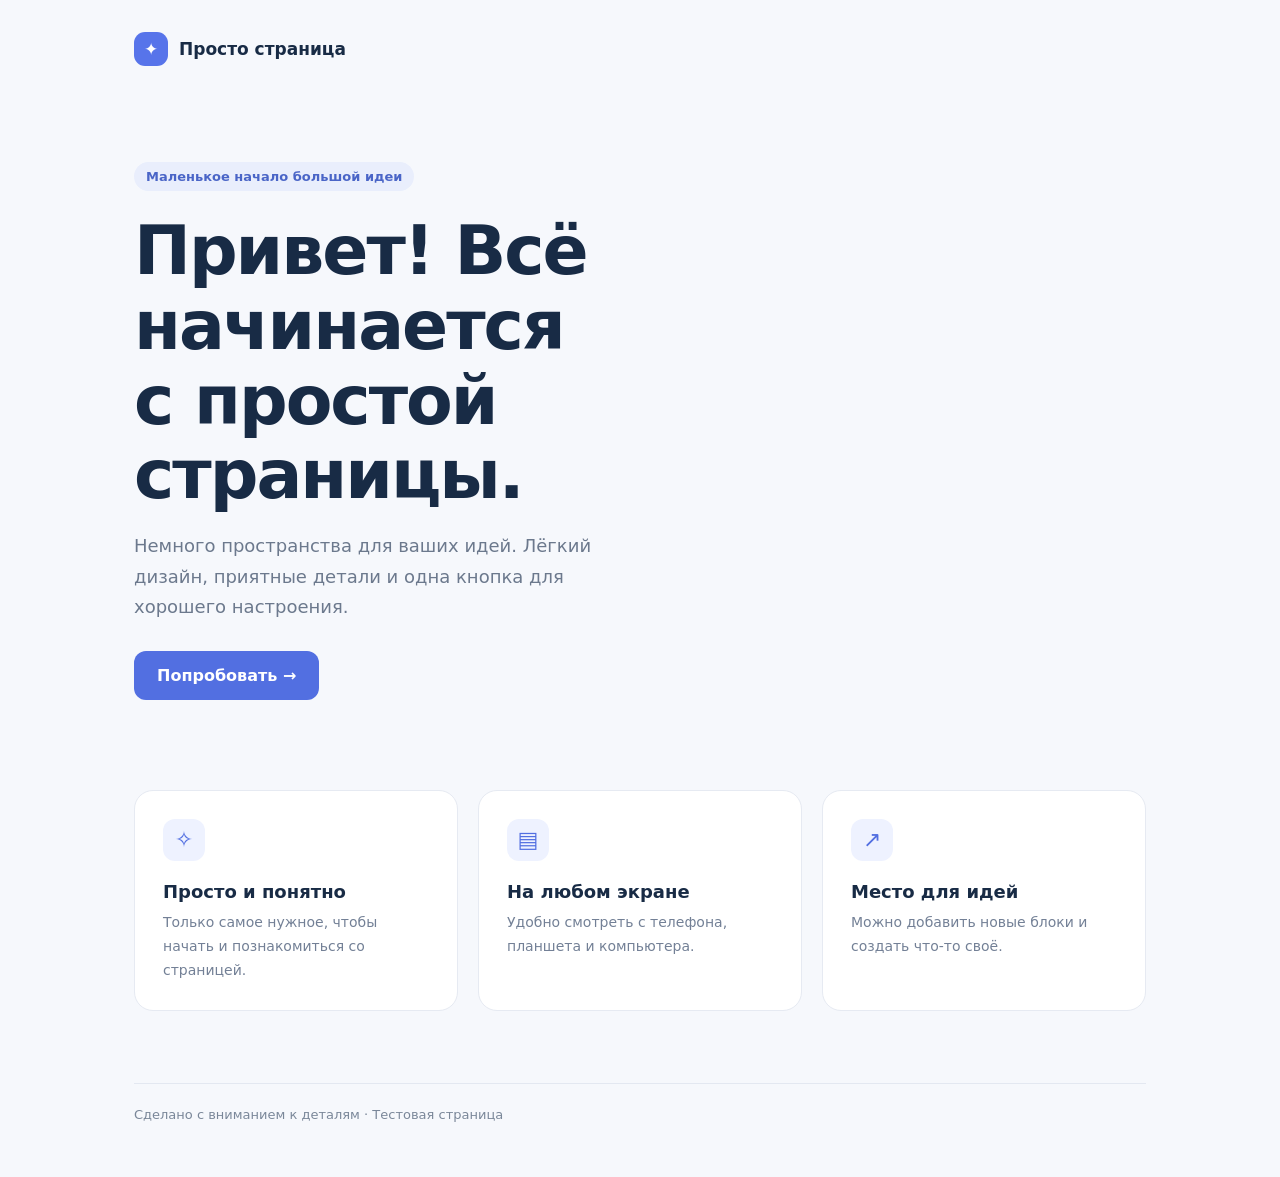
==== index.html @ 3457ad47 "Add responsive test landing page Co-authored-by: arena-agent <297053741+arena-agent@users.noreply.gi" ====
<!DOCTYPE html>
<html lang="ru">
<head>
  <meta charset="UTF-8">
  <meta name="viewport" content="width=device-width, initial-scale=1">
  <meta name="theme-color" content="#f6f8fc">
  <title>Просто страница</title>
  <style>
    * { box-sizing: border-box; }
    body { margin: 0; min-height: 100vh; background: #f6f8fc; color: #182b45; font-family: system-ui, -apple-system, sans-serif; }
    .page { max-width: 1060px; margin: auto; padding: 32px 24px; }
    header { display: flex; align-items: center; gap: 11px; font-size: 17px; font-weight: 700; }
    .logo { display: grid; place-items: center; width: 34px; height: 34px; border-radius: 11px; color: white; background: #5774ea; }
    main { padding: 96px 0 72px; }
    .badge { display: inline-block; padding: 7px 12px; border-radius: 30px; background: #e9eefc; color: #4a65c7; font-size: 13px; font-weight: 600; }
    h1 { max-width: 740px; margin: 23px 0 18px; font-size: clamp(38px, 7vw, 68px); line-height: 1.1; letter-spacing: -2px; }
    .intro { max-width: 520px; margin: 0; color: #6c798d; font-size: 18px; line-height: 1.7; }
    button { margin-top: 28px; padding: 15px 23px; border: 0; border-radius: 12px; background: #526fe1; color: white; font: inherit; font-weight: 600; cursor: pointer; transition: background .2s, transform .2s; }
    button:hover { background: #3d58bf; transform: translateY(-2px); }
    button:focus-visible { outline: 3px solid #182b45; outline-offset: 4px; }
    #message { min-height: 27px; margin: 15px 0 0; color: #4565be; }
    .cards { display: grid; grid-template-columns: repeat(3, 1fr); gap: 20px; margin-top: 48px; }
    .card { padding: 28px; border: 1px solid #e6eaf2; border-radius: 19px; background: white; }
    .icon { display: grid; place-items: center; width: 42px; height: 42px; border-radius: 12px; background: #eef2ff; color: #526fe1; font-size: 22px; }
    h2 { margin: 20px 0 9px; font-size: 18px; }
    .card p { margin: 0; color: #738096; font-size: 14px; line-height: 1.7; }
    footer { border-top: 1px solid #e3e8f1; padding: 23px 0; color: #7a8799; font-size: 13px; }
    @media (max-width: 650px) { main { padding: 60px 0 40px; } .cards { grid-template-columns: 1fr; gap: 14px; margin-top: 30px; } h1 { letter-spacing: -1px; } }
    @media (prefers-reduced-motion: reduce) { button { transition: none; } }
  </style>
</head>
<body>
  <div class="page">
    <header><span class="logo" aria-hidden="true">✦</span> Просто страница</header>
    <main>
      <span class="badge">Маленькое начало большой идеи</span>
      <h1>Привет! Всё начинается<br>с простой страницы.</h1>
      <p class="intro">Немного пространства для ваших идей. Лёгкий дизайн, приятные детали и одна кнопка для хорошего настроения.</p>
      <button type="button" id="hello">Попробовать <span aria-hidden="true">→</span></button>
      <p id="message" role="status" aria-live="polite"></p>
      <section class="cards" aria-label="О странице">
        <article class="card"><span class="icon" aria-hidden="true">✧</span><h2>Просто и понятно</h2><p>Только самое нужное, чтобы начать и познакомиться со страницей.</p></article>
        <article class="card"><span class="icon" aria-hidden="true">▤</span><h2>На любом экране</h2><p>Удобно смотреть с телефона, планшета и компьютера.</p></article>
        <article class="card"><span class="icon" aria-hidden="true">↗</span><h2>Место для идей</h2><p>Можно добавить новые блоки и создать что-то своё.</p></article>
      </section>
    </main>
    <footer>Сделано с вниманием к деталям · Тестовая страница</footer>
  </div>
  <script>
    document.getElementById('hello').addEventListener('click', () => {
      document.getElementById('message').textContent = 'Всё работает. Хорошего вам дня! ✨';
    });
  </script>
</body>
</html>
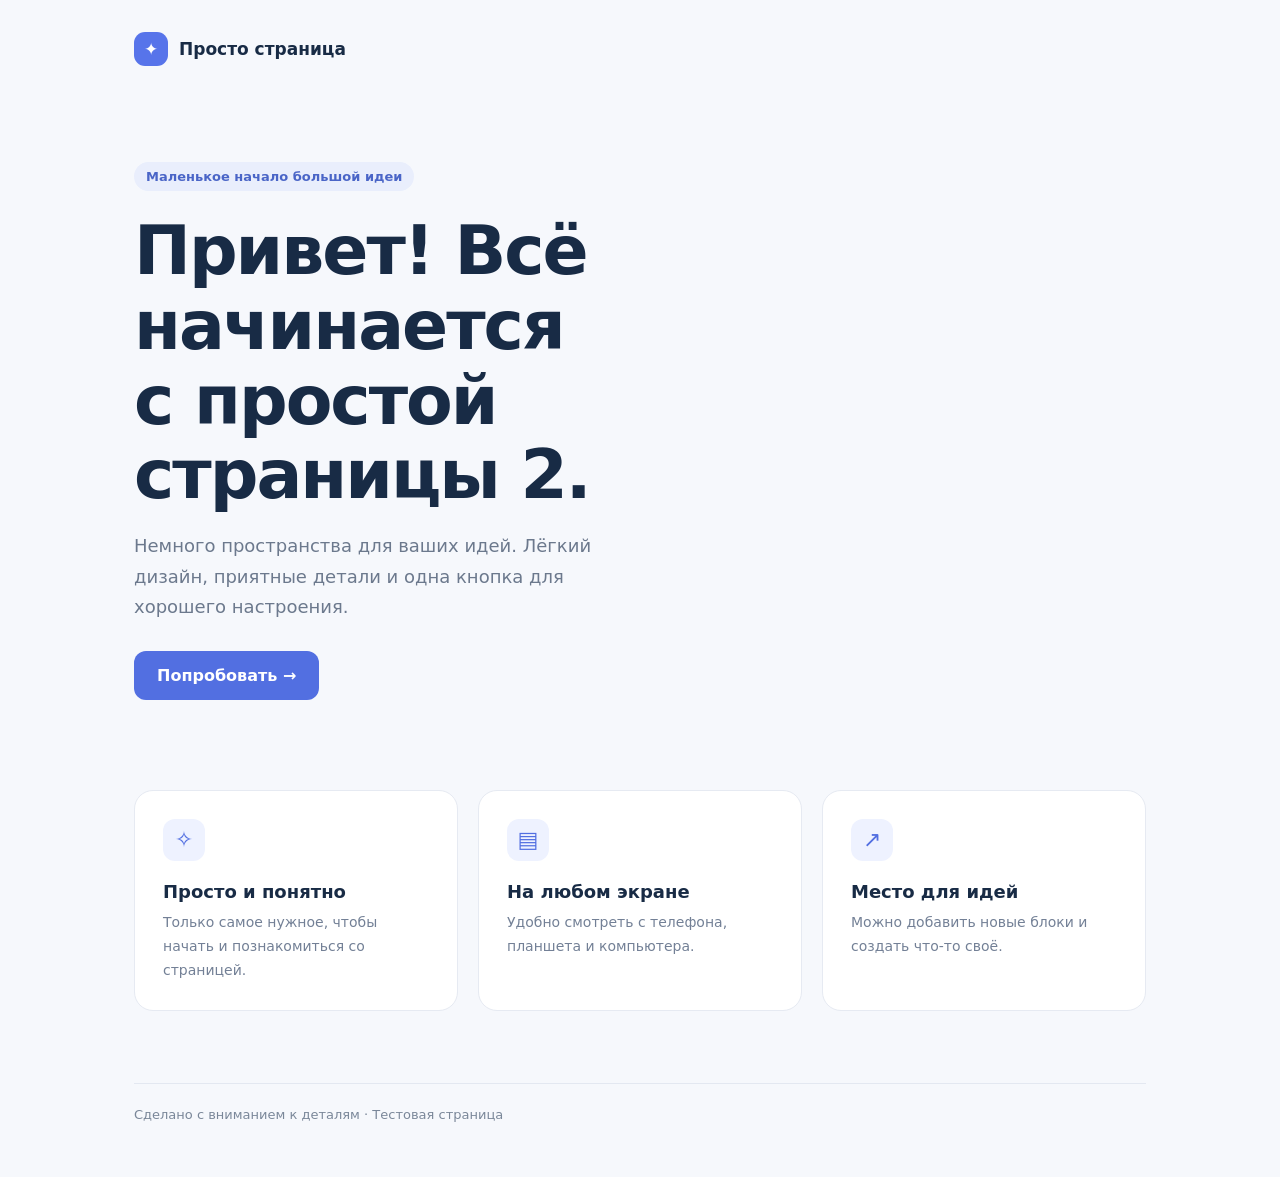
==== commit a9459ad6: "Добавить 2 в заголовок страницы Co-authored-by: arena-agent <297053741+arena-agent@users.noreply.git" ====
--- a/index.html
+++ b/index.html
@@ -4,7 +4,7 @@
   <meta charset="UTF-8">
   <meta name="viewport" content="width=device-width, initial-scale=1">
   <meta name="theme-color" content="#f6f8fc">
-  <title>Просто страница</title>
+  <title>Просто страница 2</title>
   <style>
     * { box-sizing: border-box; }
     body { margin: 0; min-height: 100vh; background: #f6f8fc; color: #182b45; font-family: system-ui, -apple-system, sans-serif; }
@@ -34,7 +34,7 @@
     <header><span class="logo" aria-hidden="true">✦</span> Просто страница</header>
     <main>
       <span class="badge">Маленькое начало большой идеи</span>
-      <h1>Привет! Всё начинается<br>с простой страницы.</h1>
+      <h1>Привет! Всё начинается<br>с простой страницы 2.</h1>
       <p class="intro">Немного пространства для ваших идей. Лёгкий дизайн, приятные детали и одна кнопка для хорошего настроения.</p>
       <button type="button" id="hello">Попробовать <span aria-hidden="true">→</span></button>
       <p id="message" role="status" aria-live="polite"></p>
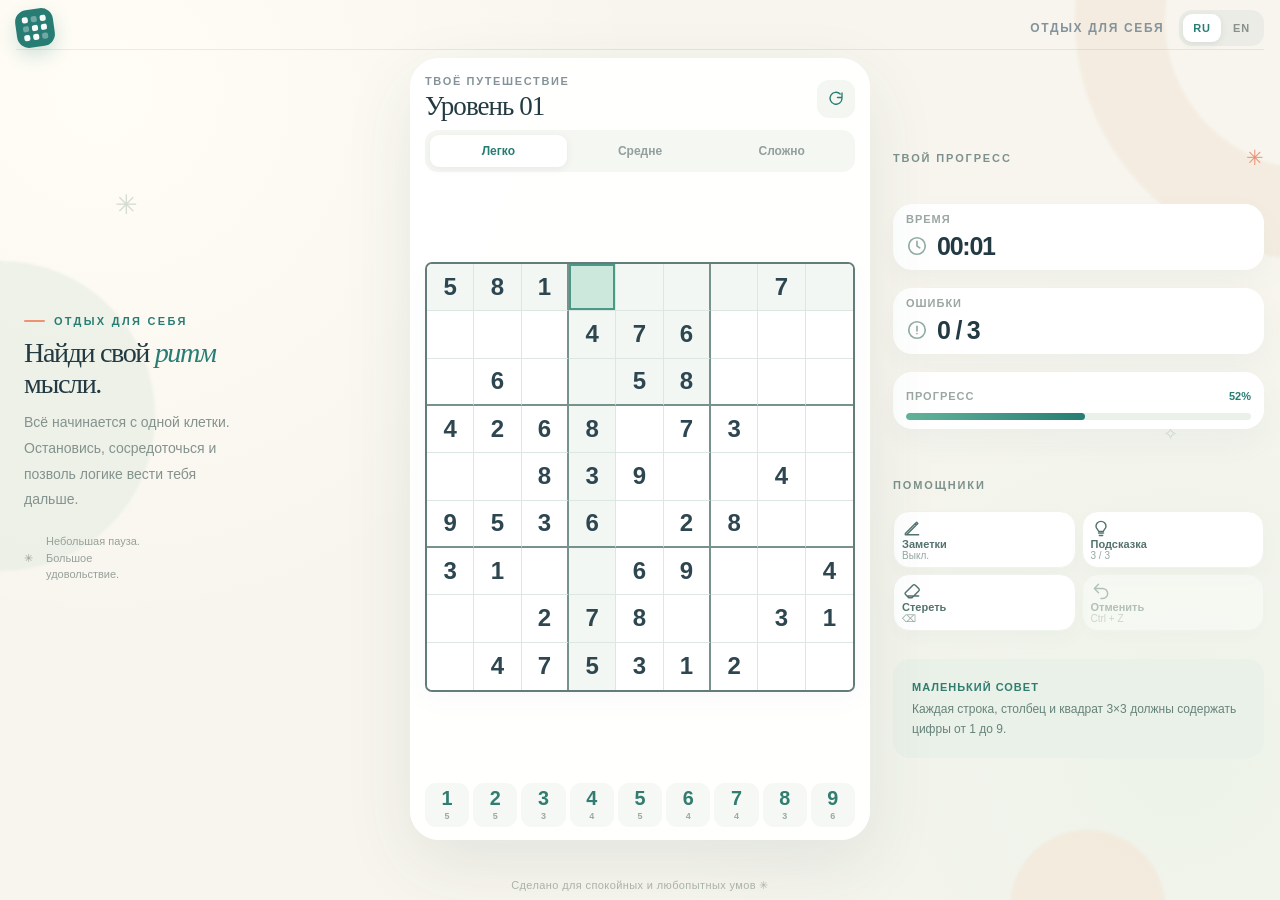
==== commit bcc37c98: "Add native Kotlin Sudoku Android app Co-authored-by: arena-agent <297053741+arena-agent@users.norepl" ====
--- a/index.html
+++ b/index.html
@@ -1,55 +1,555 @@
-<!DOCTYPE html>
+<!doctype html>
 <html lang="ru">
 <head>
-  <meta charset="UTF-8">
-  <meta name="viewport" content="width=device-width, initial-scale=1">
-  <meta name="theme-color" content="#f6f8fc">
-  <title>Просто страница 2</title>
+  <meta charset="utf-8">
+  <meta name="viewport" content="width=device-width, initial-scale=1, viewport-fit=cover">
+  <meta name="theme-color" content="#f7f5ee">
+  <title>Sudoku — Little moments of clarity</title>
   <style>
-    * { box-sizing: border-box; }
-    body { margin: 0; min-height: 100vh; background: #f6f8fc; color: #182b45; font-family: system-ui, -apple-system, sans-serif; }
-    .page { max-width: 1060px; margin: auto; padding: 32px 24px; }
-    header { display: flex; align-items: center; gap: 11px; font-size: 17px; font-weight: 700; }
-    .logo { display: grid; place-items: center; width: 34px; height: 34px; border-radius: 11px; color: white; background: #5774ea; }
-    main { padding: 96px 0 72px; }
-    .badge { display: inline-block; padding: 7px 12px; border-radius: 30px; background: #e9eefc; color: #4a65c7; font-size: 13px; font-weight: 600; }
-    h1 { max-width: 740px; margin: 23px 0 18px; font-size: clamp(38px, 7vw, 68px); line-height: 1.1; letter-spacing: -2px; }
-    .intro { max-width: 520px; margin: 0; color: #6c798d; font-size: 18px; line-height: 1.7; }
-    button { margin-top: 28px; padding: 15px 23px; border: 0; border-radius: 12px; background: #526fe1; color: white; font: inherit; font-weight: 600; cursor: pointer; transition: background .2s, transform .2s; }
-    button:hover { background: #3d58bf; transform: translateY(-2px); }
-    button:focus-visible { outline: 3px solid #182b45; outline-offset: 4px; }
-    #message { min-height: 27px; margin: 15px 0 0; color: #4565be; }
-    .cards { display: grid; grid-template-columns: repeat(3, 1fr); gap: 20px; margin-top: 48px; }
-    .card { padding: 28px; border: 1px solid #e6eaf2; border-radius: 19px; background: white; }
-    .icon { display: grid; place-items: center; width: 42px; height: 42px; border-radius: 12px; background: #eef2ff; color: #526fe1; font-size: 22px; }
-    h2 { margin: 20px 0 9px; font-size: 18px; }
-    .card p { margin: 0; color: #738096; font-size: 14px; line-height: 1.7; }
-    footer { border-top: 1px solid #e3e8f1; padding: 23px 0; color: #7a8799; font-size: 13px; }
-    @media (max-width: 650px) { main { padding: 60px 0 40px; } .cards { grid-template-columns: 1fr; gap: 14px; margin-top: 30px; } h1 { letter-spacing: -1px; } }
-    @media (prefers-reduced-motion: reduce) { button { transition: none; } }
+    :root{--ink:#233a43;--muted:#84939a;--teal:#277d74;--teal-dark:#17685f;--teal-soft:#e4f1eb;--coral:#ed9273;--paper:#f7f5ee;--line:#e2e9e5;--white:#fff;--shadow:0 24px 70px rgba(39,74,70,.095);font-family:Inter,"Avenir Next",Avenir,"Segoe UI",Arial,sans-serif;color:var(--ink);background:var(--paper)}
+    *{box-sizing:border-box}html,body{margin:0;min-height:100%;overflow-x:hidden}button{font:inherit;cursor:pointer}button:focus-visible{outline:3px solid #eaa483;outline-offset:3px}body{background:radial-gradient(circle at 8% 10%,#fffdf6 0,transparent 38%),radial-gradient(circle at 92% 84%,#edf3e9 0,transparent 36%),var(--paper)}
+    .backdrop-art{position:fixed;inset:0;pointer-events:none;overflow:hidden;z-index:0}.orb{position:absolute;border-radius:50%;filter:blur(1px);opacity:.7}.orb.a{width:310px;height:310px;left:-155px;top:29%;background:#e8eee3}.orb.b{width:480px;height:480px;right:-275px;top:-220px;border:90px solid #f3e9dc;background:transparent}.orb.c{width:155px;height:155px;right:9%;bottom:-85px;background:#f4e7d8}.sparkle{position:absolute;color:#d5dcd0;font-size:27px}.sparkle.one{left:9%;top:21%}.sparkle.two{right:8%;top:47%;font-size:18px}
+    .app{position:relative;z-index:1;max-width:1370px;margin:0 auto;padding:0 38px 40px}.topbar{height:91px;display:flex;align-items:center;justify-content:space-between;border-bottom:1px solid rgba(34,64,64,.09)}.brand{display:flex;align-items:center;gap:12px;white-space:nowrap}.brand-mark{width:38px;height:38px;display:grid;grid-template-columns:repeat(3,1fr);gap:3px;padding:7px;border-radius:12px;background:var(--teal);box-shadow:0 8px 18px #277d7433;transform:rotate(-8deg)}.brand-mark i{background:#fff;border-radius:2px;opacity:.96}.brand-mark i:nth-child(2),.brand-mark i:nth-child(4),.brand-mark i:nth-child(9){opacity:.34}.brand-name{font-size:19px;font-weight:800;letter-spacing:-.06em}.brand-name span{color:var(--teal)}.top-right{display:flex;align-items:center;gap:15px}.header-label{font-size:12px;font-weight:700;letter-spacing:.14em;text-transform:uppercase;color:var(--muted)}.lang-switch{display:flex;padding:4px;border-radius:13px;background:#ebece6;gap:2px}.lang-switch button{border:0;color:#87928e;background:transparent;font-size:11px;font-weight:800;letter-spacing:.08em;padding:8px 10px;border-radius:9px;transition:.2s}.lang-switch button.active{background:white;color:var(--teal);box-shadow:0 2px 7px #1d3d3517}
+    .layout{display:grid;grid-template-columns:minmax(190px,1fr) minmax(420px,520px) minmax(205px,1fr);gap:clamp(22px,3.5vw,52px);align-items:start;margin-top:49px}.intro{padding-top:48px}.eyebrow{display:flex;align-items:center;gap:9px;color:var(--teal);text-transform:uppercase;font-size:11px;font-weight:800;letter-spacing:.21em}.eyebrow:before{content:"";width:21px;height:2px;background:var(--coral);border-radius:5px}.intro h1{font-family:Georgia,"Times New Roman",serif;font-size:clamp(37px,3.5vw,55px);font-weight:400;line-height:1.11;letter-spacing:-.05em;margin:23px 0 20px;max-width:270px}.intro h1 em{font-style:italic;color:var(--teal)}.intro-copy{font-size:14px;line-height:1.85;color:#84928e;max-width:230px;margin:0}.intro-footer{margin-top:85px;display:flex;align-items:center;gap:13px}.intro-flower{font-family:Georgia,serif;font-size:32px;color:var(--coral);line-height:1}.intro-footer span{font-size:11px;color:#96a19a;line-height:1.5;max-width:115px}
+    .game-card{background:rgba(255,255,255,.94);border:1px solid #ffffff;box-shadow:var(--shadow);border-radius:29px;padding:24px 25px 23px;position:relative}.card-top{display:flex;align-items:center;justify-content:space-between;margin-bottom:20px}.level-kicker{font-size:11px;color:var(--muted);font-weight:800;letter-spacing:.15em;text-transform:uppercase}.level-title{font-family:Georgia,"Times New Roman",serif;font-weight:400;font-size:27px;letter-spacing:-.035em;margin:4px 0 0}.round-icon{width:38px;height:38px;display:grid;place-items:center;background:#f3f6f1;color:var(--teal);border:0;border-radius:12px;transition:transform .2s,background .2s}.round-icon:hover{transform:rotate(35deg);background:var(--teal-soft)}.round-icon svg{width:18px;height:18px;stroke:currentColor;fill:none;stroke-width:1.8;stroke-linecap:round;stroke-linejoin:round}.difficulties{display:flex;gap:5px;background:#f5f7f3;padding:5px;border-radius:13px;margin-bottom:18px}.difficulties button{flex:1;border:0;background:transparent;border-radius:9px;padding:9px 4px;color:#929f9d;font-size:12px;font-weight:750;transition:.2s}.difficulties button:hover{color:var(--teal)}.difficulties button.active{background:var(--white);color:var(--teal);box-shadow:0 2px 8px #193a2c12}
+    .board-wrap{position:relative;border-radius:10px}.board{width:100%;aspect-ratio:1;display:grid;grid-template-columns:repeat(9,minmax(0,1fr));grid-template-rows:repeat(9,minmax(0,1fr));overflow:hidden;border:2px solid #637b79;border-radius:7px;background:#fff;box-shadow:0 8px 24px #336b5a0a}.cell{min-width:0;min-height:0;position:relative;display:flex;align-items:center;justify-content:center;border:0;border-right:1px solid #dce7e3;border-bottom:1px solid #dce7e3;background:#fff;color:#387a71;font-weight:550;font-size:clamp(18px,2.1vw,27px);font-variant-numeric:tabular-nums;transition:background-color .15s,color .15s,box-shadow .15s;outline:0;padding:0;line-height:1}.cell:nth-child(9n+3),.cell:nth-child(9n+6){border-right:2px solid #77918d}.cell:nth-child(n+19):nth-child(-n+27),.cell:nth-child(n+46):nth-child(-n+54){border-bottom:2px solid #77918d}.cell:nth-child(9n){border-right:0}.cell:nth-child(n+73){border-bottom:0}.cell.given{font-weight:800;color:#2d4650}.cell.peer{background:#f2f7f3}.cell.same{background:#e2f0e8;color:var(--teal-dark)}.cell.selected{background:#cce7dc;color:#16594f;box-shadow:inset 0 0 0 2px #4a9886;z-index:1}.cell.wrong{background:#fff0ea;color:#d56f56}.cell.wrong.selected{box-shadow:inset 0 0 0 2px #e88d70}.cell:hover:not(.selected){background:#eaf3ec}.cell.hinted{animation:hintPulse .65s ease-out}.board.fresh .cell{animation:cellIn .32s both;animation-delay:calc(var(--order) * 3ms)}@keyframes cellIn{from{opacity:0;transform:scale(.82)}to{opacity:1;transform:scale(1)}}@keyframes hintPulse{0%,100%{filter:brightness(1)}45%{filter:brightness(.86);background:#f5dfab}}.notes-grid{display:grid;grid-template-columns:repeat(3,1fr);grid-template-rows:repeat(3,1fr);width:88%;height:88%;align-items:center;justify-items:center;color:#73938b;font-size:clamp(8px,.82vw,11px);font-weight:700;line-height:1}.cell.selected .notes-grid{color:#216f62}
+    .keypad{display:grid;grid-template-columns:repeat(9,1fr);gap:4px;margin-top:19px}.key{border:0;border-radius:11px;background:#f5f8f4;color:#327d70;min-width:0;height:53px;font-size:25px;font-weight:550;transition:.18s;display:flex;flex-direction:column;align-items:center;justify-content:center;line-height:1}.key small{font-size:9px;color:#9cab9e;margin-top:3px;font-weight:800}.key:hover:not(:disabled){background:#e2f2e8;transform:translateY(-3px)}.key:active:not(:disabled){transform:translateY(0)}.key:disabled{opacity:.35;cursor:default}.key.active{background:var(--teal);color:#fff}.key.active small{color:#cce4dc}
+    .side{padding-top:6px}.side-top{display:flex;align-items:center;justify-content:space-between;margin-bottom:27px}.side-heading{font-size:11px;letter-spacing:.17em;text-transform:uppercase;color:#7c918d;font-weight:800}.side-star{font-family:Georgia,serif;font-size:21px;color:var(--coral)}.stat-card{border-radius:19px;background:#fff;box-shadow:0 13px 32px #39756a0b;padding:18px 19px;margin-bottom:12px;border:1px solid #fff}.stat-label{font-size:11px;font-weight:750;color:#9aa7a2;letter-spacing:.09em;text-transform:uppercase}.stat-row{display:flex;align-items:center;gap:9px;margin-top:7px}.stat-value{font-size:25px;letter-spacing:-.05em;font-weight:760;font-variant-numeric:tabular-nums}.stat-icon{width:22px;height:22px;color:#91aea3;stroke:currentColor;fill:none;stroke-width:1.8;stroke-linecap:round;stroke-linejoin:round}.progress-row{display:flex;align-items:center;justify-content:space-between;margin-top:9px}.progress-value{font-size:11px;font-weight:800;color:var(--teal)}.progress-track{height:7px;border-radius:20px;background:#eaf1e9;margin-top:11px;overflow:hidden}.progress-fill{height:100%;width:0;background:linear-gradient(90deg,#64b49b,#277d74);border-radius:20px;transition:width .45s}.tools-title{font-size:11px;letter-spacing:.17em;text-transform:uppercase;color:#7c918d;font-weight:800;margin:32px 0 14px}.tools{display:grid;grid-template-columns:repeat(2,1fr);gap:10px}.tool{min-height:90px;background:#fff;border:1px solid #f0f2ed;border-radius:16px;color:#53736f;text-align:left;padding:13px;display:flex;flex-direction:column;align-items:flex-start;justify-content:space-between;transition:.2s;box-shadow:0 8px 18px #39756a08}.tool:hover:not(:disabled){transform:translateY(-3px);box-shadow:0 12px 24px #39756a18}.tool:disabled{opacity:.4;cursor:default}.tool.on{border-color:#9bcbb8;background:#e6f3e9;color:#166d5e}.tool svg{width:20px;height:20px;stroke:currentColor;fill:none;stroke-width:1.7;stroke-linecap:round;stroke-linejoin:round}.tool span{font-size:11px;font-weight:750}.tool small{color:#95a8a2;font-size:10px}.tip{padding:19px;margin-top:22px;border-radius:17px;background:#eaf1e9;color:#66837a;font-size:12px;line-height:1.65}.tip b{display:block;color:#307d70;margin-bottom:4px;font-size:11px;letter-spacing:.09em;text-transform:uppercase}.mobile-stats{display:none}
+    .footer{font-size:11px;color:#acb6ac;letter-spacing:.035em;text-align:center;margin-top:29px}.toast{position:fixed;z-index:10;left:50%;bottom:32px;transform:translate(-50%,20px);opacity:0;pointer-events:none;background:#263f43;color:#fff;padding:12px 20px;border-radius:12px;font-size:12px;font-weight:700;box-shadow:0 15px 30px #19383236;transition:.3s;white-space:nowrap}.toast.show{opacity:1;transform:translate(-50%,0)}
+    .modal-layer{position:fixed;z-index:20;inset:0;display:none;align-items:center;justify-content:center;padding:20px;background:#19342f8c;backdrop-filter:blur(7px)}.modal-layer.open{display:flex;animation:fadeIn .3s both}@keyframes fadeIn{from{opacity:0}to{opacity:1}}.modal{position:relative;text-align:center;background:#fff;border-radius:29px;width:min(100%,390px);padding:42px 34px 35px;box-shadow:0 35px 100px #152f2b3d;overflow:hidden;animation:modalIn .45s cubic-bezier(.18,1.3,.45,1) both}@keyframes modalIn{from{opacity:0;transform:translateY(24px) scale(.92)}to{opacity:1;transform:translateY(0) scale(1)}}.modal-art{position:relative;width:94px;height:94px;border-radius:50%;background:#e5f3e9;color:#2c8d78;margin:0 auto 21px;display:grid;place-items:center;font-family:Georgia,serif;font-size:48px}.modal-art:before,.modal-art:after{content:'✦';position:absolute;color:#e99876;font-size:22px}.modal-art:before{top:-9px;left:-35px}.modal-art:after{right:-34px;bottom:6px;font-size:16px}.modal-kicker{text-transform:uppercase;letter-spacing:.19em;font-size:10px;font-weight:800;color:#51a18b}.modal h2{font-family:Georgia,serif;font-size:35px;font-weight:400;line-height:1.1;letter-spacing:-.04em;margin:13px 0 12px}.modal p{font-size:13px;color:#90a09a;line-height:1.65;margin:0 auto 23px;max-width:280px}.modal-summary{display:flex;justify-content:center;gap:30px;border-top:1px solid #eef1eb;border-bottom:1px solid #eef1eb;padding:16px 0;margin-bottom:23px}.modal-summary strong{display:block;font-size:19px;color:#2c756b}.modal-summary span{font-size:10px;color:#99a9a2;text-transform:uppercase;letter-spacing:.09em}.primary-button{width:100%;background:var(--teal);color:white;border:0;border-radius:12px;padding:15px;font-size:13px;font-weight:800;box-shadow:0 8px 16px #2c8d782b;transition:.2s}.primary-button:hover{background:var(--teal-dark);transform:translateY(-2px)}.secondary-button{background:none;border:0;color:#92a19d;font-weight:700;font-size:12px;margin-top:17px;padding:6px}.secondary-button:hover{color:var(--teal)}.confetti{position:absolute;width:8px;height:14px;border-radius:2px;top:-20px;animation:fall 3.2s linear infinite;opacity:.75}@keyframes fall{to{transform:translateY(520px) rotate(550deg)}}
+    @media(max-width:1120px){.app{padding-left:25px;padding-right:25px}.layout{grid-template-columns:minmax(390px,520px) minmax(190px,250px);justify-content:center;gap:25px;margin-top:27px}.intro{grid-column:1/-1;padding:0;display:flex;align-items:center;justify-content:space-between;gap:20px}.intro h1{font-size:30px;max-width:none;margin:0}.intro-copy{max-width:300px}.eyebrow,.intro-footer{display:none}.side{padding-top:6px}.game-card{padding:22px}}
+    @media(max-width:720px){.app{padding:0 15px 24px}.topbar{height:70px}.header-label{display:none}.layout{display:block;margin-top:19px}.intro{display:block;margin:0 3px 18px}.intro h1{font-size:28px;line-height:1.2}.intro-copy{display:none}.game-card{padding:17px;border-radius:22px}.card-top{margin-bottom:15px}.level-title{font-size:23px}.difficulties{margin-bottom:13px}.difficulties button{font-size:11px}.cell{font-size:clamp(18px,6vw,27px)}.notes-grid{font-size:clamp(7px,2.2vw,11px)}.keypad{margin-top:13px;gap:3px}.key{height:49px;font-size:23px;border-radius:8px}.side{padding:0;margin-top:16px}.side-top,.stat-card,.tools-title,.tip{display:none}.tools{grid-template-columns:repeat(4,1fr);gap:7px}.tool{min-height:70px;padding:10px;border-radius:13px}.tool svg{width:19px;height:19px}.tool span{font-size:10px}.tool small{display:none}.mobile-stats{display:flex;justify-content:space-between;gap:8px;margin:0 1px 14px}.mobile-stat{display:flex;align-items:center;gap:6px;font-size:11px;color:#81968d}.mobile-stat b{color:var(--teal);font-size:13px}.footer{margin-top:19px}.toast{bottom:18px}.brand-name{font-size:18px}}
+    @media(max-width:370px){.app{padding-left:10px;padding-right:10px}.game-card{padding:12px}.key{height:44px}.cell{font-size:17px}.tool{padding:8px;min-height:66px}}
+    @media(prefers-reduced-motion:reduce){*,*:before,*:after{animation-duration:.01ms!important;transition-duration:.01ms!important;scroll-behavior:auto!important}}
+    /* 1. Блокировка скролла страницы */
+html, body {
+  margin: 0;
+  padding: 0;
+  width: 100%;
+  height: 100%;
+  height: 100dvh;
+  overflow: hidden;
+  overscroll-behavior: none;
+}
+
+body {
+  display: flex;
+  flex-direction: column;
+}
+
+/* 2. Ограничение приложения высотой экрана */
+.app {
+  width: 100%;
+  max-width: 1280px;
+  height: 100%;
+  max-height: 100dvh;
+  margin: 0 auto;
+  padding: 6px 16px;
+  display: flex;
+  flex-direction: column;
+  overflow: hidden;
+}
+
+/* 3. Компактная шапка */
+.topbar {
+  height: 44px;
+  min-height: 44px;
+  flex-shrink: 0;
+}
+
+/* 4. Гибкая сетка контента */
+.layout {
+  flex: 1;
+  min-height: 0;
+  display: grid;
+  grid-template-columns: minmax(170px, 1fr) minmax(300px, 460px) minmax(180px, 1fr);
+  gap: clamp(10px, 1.8vw, 30px);
+  align-items: stretch;
+  margin: 8px 0;
+}
+
+.intro {
+  display: flex;
+  flex-direction: column;
+  justify-content: center;
+  padding: 0 8px;
+  min-height: 0;
+}
+
+.intro h1 {
+  font-size: clamp(22px, 2.2vw, 36px);
+  margin: 10px 0;
+}
+
+.intro-footer {
+  margin-top: 20px;
+}
+
+/* 5. Карточка игры и гибкое поле */
+.game-card {
+  display: flex;
+  flex-direction: column;
+  justify-content: space-between;
+  height: 100%;
+  min-height: 0;
+  padding: 12px 14px;
+  overflow: hidden;
+}
+
+.card-top, .difficulties {
+  flex-shrink: 0;
+  margin: 4px 0;
+}
+
+.board-wrap {
+  position: relative;
+  flex: 1 1 auto;
+  min-height: 0;
+  min-width: 0;
+  display: flex;
+  align-items: center;
+  justify-content: center;
+  container-type: size;
+}
+
+.board {
+  width: min(100cqw, 100cqh);
+  height: min(100cqw, 100cqh);
+  aspect-ratio: 1;
+  container-type: size;
+}
+
+.cell {
+  font-size: clamp(13px, 6cqw, 24px);
+}
+
+.notes-grid {
+  font-size: clamp(6px, 2cqw, 9px);
+}
+
+/* 6. Кнопки цифр и боковая панель */
+.keypad {
+  margin-top: 6px;
+  flex-shrink: 0;
+}
+
+.key {
+  height: clamp(32px, 5vh, 44px);
+  font-size: clamp(15px, 2.2vh, 20px);
+}
+
+.side {
+  display: flex;
+  flex-direction: column;
+  justify-content: center;
+  gap: 6px;
+  min-height: 0;
+}
+
+.stat-card {
+  padding: 8px 12px;
+}
+
+.tools {
+  gap: 6px;
+}
+
+.tool {
+  min-height: 48px;
+  padding: 6px 8px;
+}
+
+.footer {
+  flex-shrink: 0;
+  padding: 2px 0;
+}
+
+/* 7. Адаптив под мобильные экраны и малую высоту без скролла */
+@media (max-width: 820px), (max-height: 580px) {
+  .app {
+    padding: 4px 8px;
+  }
+  .topbar {
+    height: 38px;
+    min-height: 38px;
+  }
+  .header-label, .intro, .footer, .side-top, .stat-card, .tools-title, .tip {
+    display: none;
+  }
+  .layout {
+    display: flex;
+    flex-direction: column;
+    margin: 4px 0;
+    gap: 4px;
+    min-height: 0;
+  }
+  .side {
+    display: contents;
+  }
+  .mobile-stats {
+    order: 1;
+    display: flex;
+    justify-content: space-between;
+    align-items: center;
+    padding: 2px 6px;
+    flex-shrink: 0;
+  }
+  .game-card {
+    order: 2;
+    padding: 8px 10px;
+  }
+  .tools {
+    order: 3;
+    grid-template-columns: repeat(4, 1fr);
+    gap: 4px;
+    flex-shrink: 0;
+    margin-top: 2px;
+  }
+  .tool {
+    min-height: 36px;
+    height: 36px;
+    padding: 4px;
+    flex-direction: row;
+    align-items: center;
+    justify-content: center;
+    gap: 5px;
+  }
+  .tool small {
+    display: none;
+  }
+  .key {
+    height: clamp(30px, 5.2vh, 40px);
+    font-size: clamp(14px, 2.3vh, 18px);
+  }
+}
   </style>
+  <!-- On Yandex Games the platform serves this file at /sdk.js. Offline the game still works. -->
+  <script src="/sdk.js"></script> <script src="https://yandex.ru/games/sdk/v2"></script>
+   <script>
+
+YaGames.init({
+
+adv: {
+
+onAdvClose: wasShown => {
+
+console.info('adv closed!');
+
+}
+
+}
+
+})
+
+.then(ysdk => {
+
+//ysdk.adv.showFullscreenAdv();
+
+window.ysdk = ysdk;
+
+});
+
+
+</script>
 </head>
 <body>
-  <div class="page">
-    <header><span class="logo" aria-hidden="true">✦</span> Просто страница</header>
-    <main>
-      <span class="badge">Маленькое начало большой идеи</span>
-      <h1>Привет! Всё начинается<br>с простой страницы 2.</h1>
-      <p class="intro">Немного пространства для ваших идей. Лёгкий дизайн, приятные детали и одна кнопка для хорошего настроения.</p>
-      <button type="button" id="hello">Попробовать <span aria-hidden="true">→</span></button>
-      <p id="message" role="status" aria-live="polite"></p>
-      <section class="cards" aria-label="О странице">
-        <article class="card"><span class="icon" aria-hidden="true">✧</span><h2>Просто и понятно</h2><p>Только самое нужное, чтобы начать и познакомиться со страницей.</p></article>
-        <article class="card"><span class="icon" aria-hidden="true">▤</span><h2>На любом экране</h2><p>Удобно смотреть с телефона, планшета и компьютера.</p></article>
-        <article class="card"><span class="icon" aria-hidden="true">↗</span><h2>Место для идей</h2><p>Можно добавить новые блоки и создать что-то своё.</p></article>
+  <div class="backdrop-art" aria-hidden="true"><div class="orb a"></div><div class="orb b"></div><div class="orb c"></div><span class="sparkle one">✳</span><span class="sparkle two">✧</span></div>
+  <div class="app">
+    <header class="topbar">
+      <div class="brand"><span class="brand-mark" aria-hidden="true"><i></i><i></i><i></i><i></i><i></i><i></i><i></i><i></i><i></i></span><span class="brand-name"><span></span></span></div>
+      <div class="top-right"><span class="header-label" data-i18n="headerLabel">A moment for your mind</span><div class="lang-switch" aria-label="Language"><button type="button" data-lang="ru">RU</button><button type="button" data-lang="en">EN</button></div></div>
+    </header>
+    <main class="layout">
+      <section class="intro"><div><div class="eyebrow" data-i18n="eyebrow"> для себя</div><h1 data-i18n-html="hero">Найди свой <em>ритм</em> мысли.</h1></div><p class="intro-copy" data-i18n="heroCopy">Всё начинается с одной клетки. Остановись, сосредоточься и позволь логике вести тебя дальше.</p><div class="intro-footer"><span class="intro-flower" aria-hidden="true">✳</span><span data-i18n="introFooter">Небольшая пауза. Большое удовольствие.</span></div></section>
+      <section class="game-card" aria-label="Sudoku">
+        <div class="card-top"><div><div class="level-kicker" data-i18n="yourJourney">ТВОЁ ПУТЕШЕСТВИЕ</div><h2 class="level-title" id="levelTitle">Уровень 01</h2></div><button class="round-icon" id="newGame" type="button" title="Новая игра" aria-label="Новая игра"><svg viewBox="0 0 24 24"><path d="M20 11a8 8 0 1 1-2.4-5.7M20 4v6h-6"/></svg></button></div>
+        <div class="difficulties" id="difficulties" role="group" aria-label="Сложность"><button type="button" data-difficulty="easy" data-i18n="easy">Легко</button><button type="button" data-difficulty="medium" data-i18n="medium">Средне</button><button type="button" data-difficulty="hard" data-i18n="hard">Сложно</button></div>
+        <div class="board-wrap"><div class="board" id="board" role="grid" aria-label="Судоку 9 на 9"></div></div>
+        <div class="keypad" id="keypad" role="group" aria-label="Цифры"></div>
       </section>
-    </main>
-    <footer>Сделано с вниманием к деталям · Тестовая страница</footer>
+      <aside class="side"><div class="side-top"><span class="side-heading" data-i18n="atGlance">ТВОЙ ПРОГРЕСС</span><span class="side-star" aria-hidden="true">✳</span></div><div class="mobile-stats"><span class="mobile-stat"><span data-i18n="time">Время</span> <b id="mobileTime">00:00</b></span><span class="mobile-stat"><span data-i18n="mistakes">Ошибки</span> <b id="mobileMistakes">0 / 3</b></span><span class="mobile-stat"><span data-i18n="progress">Прогресс</span> <b id="mobileProgress">0%</b></span></div>
+        <div class="stat-card"><div class="stat-label" data-i18n="time">Время</div><div class="stat-row"><svg class="stat-icon" viewBox="0 0 24 24"><circle cx="12" cy="12" r="9"/><path d="M12 7v5l3 2"/></svg><span class="stat-value" id="timeValue">00:00</span></div></div>
+        <div class="stat-card"><div class="stat-label" data-i18n="mistakes">Ошибки</div><div class="stat-row"><svg class="stat-icon" viewBox="0 0 24 24"><circle cx="12" cy="12" r="9"/><path d="M12 8v5m0 3h.01"/></svg><span class="stat-value" id="mistakeValue">0 / 3</span></div></div>
+        <div class="stat-card"><div class="progress-row"><span class="stat-label" data-i18n="progress">Прогресс</span><span class="progress-value" id="progressValue">0%</span></div><div class="progress-track"><div class="progress-fill" id="progressFill"></div></div></div>
+        <div class="tools-title" data-i18n="littleHelpers">ПОМОЩНИКИ</div><div class="tools">
+          <button class="tool" id="noteButton" type="button"><svg viewBox="0 0 24 24"><path d="M4 18.5V20h1.5L19 6.5 17.5 5 4 18.5ZM15.5 7l1.5 1.5M4 20h16"/></svg><span data-i18n="notes">Заметки</span><small id="noteState">Выкл.</small></button>
+          <button class="tool" id="hintButton" type="button"><svg viewBox="0 0 24 24"><path d="M9 18h6m-5 3h4M8 14c-1.3-1-2-2.5-2-4a6 6 0 0 1 12 0c0 1.5-.7 3-2 4-.8.7-1 1.5-1 2H9c0-.5-.2-1.3-1-2Z"/></svg><span data-i18n="hint">Подсказка</span><small id="hintCount">3 / 3</small></button>
+          <button class="tool" id="eraseButton" type="button"><svg viewBox="0 0 24 24"><path d="m4 14 9-9a2 2 0 0 1 3 0l4 4a2 2 0 0 1 0 3l-8 8H8l-4-4a2 2 0 0 1 0-2Zm3 4h13"/></svg><span data-i18n="erase">Стереть</span><small>⌫</small></button>
+          <button class="tool" id="undoButton" type="button"><svg viewBox="0 0 24 24"><path d="M9 14 4 9l5-5M4 9h10a6 6 0 0 1 0 12h-2"/></svg><span data-i18n="undo">Отменить</span><small>Ctrl + Z</small></button>
+        </div><div class="tip"><b data-i18n="tipTitle">МАЛЕНЬКИЙ СОВЕТ</b><span data-i18n="tipBody">Каждая строка, столбец и квадрат 3×3 должны содержать цифры от 1 до 9.</span></div>
+      </aside>
+    </main><footer class="footer" data-i18n="footer">Сделано для спокойных и любопытных умов ✳</footer>
   </div>
+  <div class="toast" id="toast" role="status" aria-live="polite"></div>
+  <div class="modal-layer" id="modalLayer" role="presentation"><div class="modal" role="dialog" aria-modal="true" aria-labelledby="modalTitle"><div id="confettiLayer" aria-hidden="true"></div><div class="modal-art" id="modalArt" aria-hidden="true">✳</div><div class="modal-kicker" id="modalKicker"></div><h2 id="modalTitle"></h2><p id="modalText"></p><div class="modal-summary"><div><strong id="modalTime">00:00</strong><span data-i18n="time">Время</span></div><div><strong id="modalMistakes">0</strong><span data-i18n="mistakes">Ошибки</span></div></div><button class="primary-button" id="modalPrimary" type="button"></button><button class="secondary-button" id="modalSecondary" type="button"></button></div></div>
   <script>
-    document.getElementById('hello').addEventListener('click', () => {
-      document.getElementById('message').textContent = 'Всё работает. Хорошего вам дня! ✨';
+  'use strict';
+  // Main locale variable. The Yandex SDK sets it from environment.i18n.lang when available.
+  // To use a fixed language outside Yandex Games, change 'ru' to 'en'.
+  let language = 'ru';
+  const STR = {
+    ru:{headerLabel:'Отдых для себя',eyebrow:'Отдых для себя',hero:'Найди свой <em>ритм</em> мысли.',heroCopy:'Всё начинается с одной клетки. Остановись, сосредоточься и позволь логике вести тебя дальше.',introFooter:'Небольшая пауза. Большое удовольствие.',yourJourney:'ТВОЁ ПУТЕШЕСТВИЕ',level:'Уровень',easy:'Легко',medium:'Средне',hard:'Сложно',atGlance:'ТВОЙ ПРОГРЕСС',time:'Время',mistakes:'Ошибки',progress:'Прогресс',littleHelpers:'ПОМОЩНИКИ',notes:'Заметки',hint:'Подсказка',erase:'Стереть',undo:'Отменить',tipTitle:'МАЛЕНЬКИЙ СОВЕТ',tipBody:'Каждая строка, столбец и квадрат 3×3 должны содержать цифры от 1 до 9.',footer:'Сделано для спокойных и любопытных умов ✳',on:'Вкл.',off:'Выкл.',newGame:'Новая игра',board:'Судоку 9 на 9',numbers:'Цифры',difficulty:'Сложность',cell:'Строка {r}, столбец {c}',fixed:'дано',empty:'пусто',wrong:'ошибка',noteToast:'Режим заметок включён',noteOffToast:'Режим заметок выключен',selectCell:'Сначала выбери клетку',fixedCell:'Эту цифру нельзя изменить',noHints:'Подсказки закончились',noMoves:'Нечего отменять',correct:'Отлично!',winKicker:'ГОЛОВОЛОМКА РЕШЕНА',winTitle:'Блестящая работа!',winText:'Ещё одна маленькая победа. Сделай вдох — ты это заслужил.',nextLevel:'Следующий уровень',playAgain:'Ещё одну игру',loseKicker:'НИЧЕГО СТРАШНОГО',loseTitle:'Попробуем снова?',loseText:'Ошибки — тоже часть пути. Новая попытка уже ждёт тебя.',tryAgain:'Попробовать снова',newPuzzle:'Новая головоломка',confirmKicker:'НОВАЯ ИГРА',confirmTitle:'Начать заново?',confirmText:'Текущий прогресс в этой головоломке будет потерян.',startNew:'Начать новую',keepPlaying:'Продолжить игру'},
+    en:{headerLabel:'A moment for  mind',eyebrow:'A REST',hero:'Find your <em>flow</em> of thought.',heroCopy:'It all starts with one little square. Pause, focus, and let logic lead the way.',introFooter:'A little pause. A lovely reward.',yourJourney:'YOUR JOURNEY',level:'Level',easy:'Easy',medium:'Medium',hard:'Hard',atGlance:'AT A GLANCE',time:'Time',mistakes:'Mistakes',progress:'Progress',littleHelpers:'LITTLE HELPERS',notes:'Notes',hint:'Hint',erase:'Erase',undo:'Undo',tipTitle:'A LITTLE TIP',tipBody:'Each row, column, and 3×3 box needs the numbers 1 through 9.',footer:'Made for calm and curious minds ✳',on:'On',off:'Off',newGame:'New game',board:'9 by 9 sudoku',numbers:'Numbers',difficulty:'Difficulty',cell:'Row {r}, column {c}',fixed:'given',empty:'empty',wrong:'incorrect',noteToast:'Notes mode on',noteOffToast:'Notes mode off',selectCell:'Select a cell first',fixedCell:'This number cannot be changed',noHints:'No hints left',noMoves:'Nothing to undo',correct:'Nicely done!',winKicker:'PUZZLE COMPLETE',winTitle:'Beautifully done!',winText:'One more little victory. Take a breath — you have earned it.',nextLevel:'Next level',playAgain:'Play another',loseKicker:'NO WORRIES',loseTitle:'Try again?',loseText:'Mistakes are part of the journey. A fresh start is waiting for you.',tryAgain:'Try again',newPuzzle:'New puzzle',confirmKicker:'NEW GAME',confirmTitle:'Start over?',confirmText:'Your progress on this puzzle will be lost.',startNew:'Start a new game',keepPlaying:'Keep playing'}
+  };
+  const $=id=>document.getElementById(id);
+  const boardEl=$('board'), keypadEl=$('keypad'), modalLayer=$('modalLayer');
+  const STORAGE='littlelogic-sudoku-v1';
+  let sdk=null, gameplayRunning=false, adOpen=false, transitioning=false, platformPaused=false;
+  let state={level:1,difficulty:'easy',solution:[],puzzle:[],values:[],notes:Array(81).fill(0),selected:40,mistakes:0,hintsUsed:0,seconds:0,history:[],status:'playing',noteMode:false};
+  let modalType=null, toastTimer=null, highlightedHint=-1;
+  const t=k=>STR[language][k];
+  const fmt=n=>String(n).padStart(2,'0');
+  const formatTime=s=>`${fmt(Math.floor(s/60))}:${fmt(s%60)}`;
+  const shuffle=a=>{for(let i=a.length-1;i>0;i--){const j=Math.floor(Math.random()*(i+1));[a[i],a[j]]=[a[j],a[i]]}return a};
+  const box=(r,c)=>Math.floor(r/3)*3+Math.floor(c/3);
+  const peers=(i,j)=>Math.floor(i/9)===Math.floor(j/9)||i%9===j%9||box(Math.floor(i/9),i%9)===box(Math.floor(j/9),j%9);
+
+  // Generate a shuffled solved board, then remove numbers while preserving a unique solution.
+  function solvedGrid(){
+    const groups=shuffle([0,1,2]), stacks=shuffle([0,1,2]);
+    const rows=groups.flatMap(g=>shuffle([0,1,2]).map(x=>g*3+x));
+    const cols=stacks.flatMap(g=>shuffle([0,1,2]).map(x=>g*3+x));
+    const digits=shuffle([1,2,3,4,5,6,7,8,9]);
+    return rows.flatMap(r=>cols.map(c=>digits[(r*3+Math.floor(r/3)+c)%9]));
+  }
+  function solutionCount(puzzle,limit=2){
+    const rows=Array(9).fill(0),cols=Array(9).fill(0),boxes=Array(9).fill(0),FULL=0x3fe;
+    for(let i=0;i<81;i++)if(puzzle[i]){let bit=1<<puzzle[i],r=Math.floor(i/9),c=i%9,b=box(r,c);if((rows[r]|cols[c]|boxes[b])&bit)return 0;rows[r]|=bit;cols[c]|=bit;boxes[b]|=bit}
+    let count=0;
+    function search(){
+      let best=-1,bestMask=0,bestLength=10;
+      for(let i=0;i<81;i++)if(!puzzle[i]){
+        const r=Math.floor(i/9),c=i%9,b=box(r,c),mask=FULL&~(rows[r]|cols[c]|boxes[b]);
+        let n=0;for(let m=mask;m;m&=m-1)n++;
+        if(n===0)return;
+        if(n<bestLength){best=i;bestMask=mask;bestLength=n;if(n===1)break}
+      }
+      if(best===-1){count++;return}
+      const r=Math.floor(best/9),c=best%9,b=box(r,c);
+      for(let mask=bestMask;mask&&count<limit;mask&=mask-1){const bit=mask&-mask,digit=31-Math.clz32(bit);puzzle[best]=digit;rows[r]|=bit;cols[c]|=bit;boxes[b]|=bit;search();puzzle[best]=0;rows[r]^=bit;cols[c]^=bit;boxes[b]^=bit}
+    }
+    search();return count;
+  }
+  function createPuzzle(difficulty){
+    const solution=solvedGrid(),puzzle=solution.slice();
+    const target={easy:42,medium:35,hard:29}[difficulty];
+    for(const index of shuffle(Array.from({length:81},(_,i)=>i))){
+      if(puzzle.filter(Boolean).length<=target)break;
+      const previous=puzzle[index];puzzle[index]=0;
+      if(solutionCount(puzzle)!==1)puzzle[index]=previous;
+    }
+    return {solution,puzzle};
+  }
+  function save(){
+    try{localStorage.setItem(STORAGE,JSON.stringify({level:state.level,difficulty:state.difficulty,solution:state.solution,puzzle:state.puzzle,values:state.values,notes:state.notes,mistakes:state.mistakes,hintsUsed:state.hintsUsed,seconds:state.seconds,status:state.status}))}catch(e){}
+  }
+  function restore(){
+    try{
+      const d=JSON.parse(localStorage.getItem(STORAGE));
+      if(!d||!['easy','medium','hard'].includes(d.difficulty)||!Number.isInteger(d.level)||d.level<1||d.level>999999)return false;
+      const validArray=(arr,min,max)=>Array.isArray(arr)&&arr.length===81&&arr.every(v=>Number.isInteger(v)&&v>=min&&v<=max);
+      if(!validArray(d.solution,1,9)||!validArray(d.puzzle,0,9)||!validArray(d.values,0,9)||!validArray(d.notes,0,511))return false;
+      if(!d.solution.every((v,i)=>!d.puzzle[i]||d.puzzle[i]===v))return false;
+      Object.assign(state,{level:d.level,difficulty:d.difficulty,solution:d.solution,puzzle:d.puzzle,values:d.values,notes:d.notes,mistakes:Math.max(0,Math.min(3,d.mistakes|0)),hintsUsed:Math.max(0,Math.min(3,d.hintsUsed|0)),seconds:Math.max(0,Math.min(359999,d.seconds|0)),status:d.status==='playing'?'playing':d.status==='won'?'won':'lost',history:[],noteMode:false});
+      state.selected=state.values.findIndex((v,i)=>!state.puzzle[i]&&!v);
+      if(state.selected<0)state.selected=40;
+      return true;
+    }catch(e){return false}
+  }
+  function setGameplay(running){
+    if(!sdk?.features?.GameplayAPI)return;
+    if(gameplayRunning===running)return;
+    gameplayRunning=running;
+    try{if(running)sdk.features.GameplayAPI.start();else sdk.features.GameplayAPI.stop()}catch(e){console.warn('Gameplay API:',e)}
+  }
+  function refreshGameplay(){setGameplay(state.status==='playing'&&!modalType&&!document.hidden&&!adOpen&&!platformPaused)}
+  // Yandex Games platform pause/resume: when the platform sends game_api_pause it
+  // marks the gameplay stopped itself; the game freezes the timer. On game_api_resume
+  // the timer resumes only when the game is actually playable (still playing, no modal,
+  // no ad, page visible) — an already-stopped game (menu/result window) stays stopped.
+  const onPlatformPause=()=>{platformPaused=true;refreshGameplay()};
+  const onPlatformResume=()=>{platformPaused=false;refreshGameplay()};
+  function newPuzzle({advance=false,difficulty=state.difficulty}={}){
+    if(advance)state.level++;
+    const generated=createPuzzle(difficulty);
+    Object.assign(state,{difficulty,solution:generated.solution,puzzle:generated.puzzle,values:generated.puzzle.slice(),notes:Array(81).fill(0),mistakes:0,hintsUsed:0,seconds:0,history:[],status:'playing',noteMode:false});
+    state.selected=state.values.findIndex(v=>v===0);
+    hideModal();renderAll(true);save();refreshGameplay();
+  }
+  function localize(){
+    document.documentElement.lang=language;
+    document.querySelectorAll('[data-i18n]').forEach(el=>el.textContent=t(el.dataset.i18n));
+    document.querySelectorAll('[data-i18n-html]').forEach(el=>el.innerHTML=t(el.dataset.i18nHtml));
+    document.querySelectorAll('[data-lang]').forEach(el=>el.classList.toggle('active',el.dataset.lang===language));
+    $('newGame').title=$('newGame').ariaLabel=t('newGame');boardEl.ariaLabel=t('board');keypadEl.ariaLabel=t('numbers');$('difficulties').ariaLabel=t('difficulty');
+    renderAll();if(modalType)renderModal(modalType);
+  }
+  function buildBoard(){
+    const fragment=document.createDocumentFragment();
+    for(let i=0;i<81;i++){const cell=document.createElement('button');cell.type='button';cell.className='cell';cell.dataset.index=i;cell.setAttribute('role','gridcell');cell.style.setProperty('--order',i);cell.addEventListener('click',()=>{if(state.status!=='playing'||modalType)return;state.selected=i;renderBoard();renderKeypad()});fragment.appendChild(cell)}
+    boardEl.appendChild(fragment);
+    for(let n=1;n<=9;n++){const key=document.createElement('button');key.className='key';key.type='button';key.dataset.number=n;key.addEventListener('click',()=>enter(n));keypadEl.appendChild(key)}
+  }
+  function renderBoard(fresh=false){
+    if(fresh){boardEl.classList.remove('fresh');void boardEl.offsetWidth;boardEl.classList.add('fresh');setTimeout(()=>boardEl.classList.remove('fresh'),650)}
+    const selected=state.selected,chosen=selected>=0?state.values[selected]:0;
+    for(let i=0;i<81;i++){
+      const cell=boardEl.children[i],value=state.values[i];
+      cell.className='cell';
+      if(state.puzzle[i])cell.classList.add('given');
+      if(selected>=0&&i!==selected&&peers(i,selected))cell.classList.add('peer');
+      if(chosen&&value===chosen&&i!==selected)cell.classList.add('same');
+      if(value&&value!==state.solution[i]&&!state.puzzle[i])cell.classList.add('wrong');
+      if(i===selected)cell.classList.add('selected');
+      if(i===highlightedHint)cell.classList.add('hinted');
+      const label=t('cell').replace('{r}',Math.floor(i/9)+1).replace('{c}',i%9+1);
+      cell.setAttribute('aria-label',`${label}: ${value||t('empty')}${state.puzzle[i]?', '+t('fixed'):''}${value&&value!==state.solution[i]?', '+t('wrong'):''}`);
+      cell.setAttribute('aria-selected',String(i===selected));
+      if(value){cell.textContent=value}else if(state.notes[i]){
+        const notes=document.createElement('span');notes.className='notes-grid';
+        for(let n=1;n<=9;n++){const item=document.createElement('span');item.textContent=(state.notes[i]&(1<<(n-1)))?n:'';notes.appendChild(item)}
+        cell.replaceChildren(notes);
+      }else cell.textContent='';
+    }
+  }
+  function renderKeypad(){
+    for(let n=1;n<=9;n++){const key=keypadEl.children[n-1],placed=state.values.filter((v,i)=>v===n&&state.solution[i]===n).length;key.innerHTML=`${n}<small>${9-placed}</small>`;key.disabled=placed>=9||state.status!=='playing';key.classList.toggle('active',state.selected>=0&&state.values[state.selected]===n)}
+  }
+  function renderStats(){
+    const time=formatTime(state.seconds),mistakes=`${state.mistakes} / 3`,filled=state.values.reduce((total,v,i)=>total+(v===state.solution[i]?1:0),0),progress=Math.round(filled/81*100);
+    $('timeValue').textContent=$('mobileTime').textContent=time;
+    $('mistakeValue').textContent=$('mobileMistakes').textContent=mistakes;
+    $('progressValue').textContent=$('mobileProgress').textContent=progress+'%';$('progressFill').style.width=progress+'%';
+    $('levelTitle').textContent=`${t('level')} ${fmt(state.level)}`;
+    $('hintCount').textContent=`${3-state.hintsUsed} / 3`;$('hintButton').disabled=state.hintsUsed>=3||state.status!=='playing';
+    $('noteState').textContent=state.noteMode?t('on'):t('off');$('noteButton').classList.toggle('on',state.noteMode);
+    $('noteButton').disabled=$('eraseButton').disabled=state.status!=='playing';$('undoButton').disabled=state.status!=='playing'||!state.history.length;
+    document.querySelectorAll('[data-difficulty]').forEach(btn=>btn.classList.toggle('active',btn.dataset.difficulty===state.difficulty));
+  }
+  function renderAll(fresh=false){renderBoard(fresh);renderKeypad();renderStats()}
+  function snapshot(){state.history.push({values:state.values.slice(),notes:state.notes.slice()});if(state.history.length>100)state.history.shift()}
+  function removePeerNotes(index,num){for(let i=0;i<81;i++)if(peers(index,i))state.notes[i]&=~(1<<(num-1))}
+  function enter(num){
+    if(state.status!=='playing'||modalType)return;
+    const i=state.selected;if(i<0){toast(t('selectCell'));return}if(state.puzzle[i]){toast(t('fixedCell'));return}
+    if(state.noteMode){if(state.values[i])return;snapshot();state.notes[i]^=1<<(num-1)}
+    else{
+      if(state.values[i]===num)return;
+      snapshot();state.values[i]=num;state.notes[i]=0;
+      if(num===state.solution[i])removePeerNotes(i,num);
+      else state.mistakes++;
+    }
+    renderAll();save();
+    if(state.mistakes>=3){finish('lost');return}
+    if(state.values.every((v,index)=>v===state.solution[index]))finish('won');
+  }
+  function erase(){const i=state.selected;if(state.status!=='playing'||modalType)return;if(i<0){toast(t('selectCell'));return}if(state.puzzle[i]){toast(t('fixedCell'));return}if(!state.values[i]&&!state.notes[i])return;snapshot();state.values[i]=0;state.notes[i]=0;renderAll();save()}
+  function undo(){if(state.status!=='playing'||modalType)return;const prev=state.history.pop();if(!prev){toast(t('noMoves'));return}state.values=prev.values;state.notes=prev.notes;renderAll();save()}
+  function hint(){
+    if(state.status!=='playing'||modalType)return;
+    if(state.hintsUsed>=3){toast(t('noHints'));return}
+    let i=state.selected;
+    if(i<0||state.puzzle[i]||state.values[i]===state.solution[i])i=state.values.findIndex((v,k)=>v!==state.solution[k]);
+    if(i<0)return;
+    snapshot();state.selected=i;state.values[i]=state.solution[i];state.notes[i]=0;removePeerNotes(i,state.solution[i]);state.hintsUsed++;
+    highlightedHint=i;renderAll();setTimeout(()=>{highlightedHint=-1;renderBoard()},700);save();
+    if(state.values.every((v,index)=>v===state.solution[index]))finish('won');
+  }
+  function toast(text){const el=$('toast');el.textContent=text;el.classList.add('show');clearTimeout(toastTimer);toastTimer=setTimeout(()=>el.classList.remove('show'),2100)}
+  function showModal(type){modalType=type;renderModal(type);modalLayer.classList.add('open');refreshGameplay();$('modalPrimary').focus()}
+  function hideModal(){modalType=null;modalLayer.classList.remove('open');$('confettiLayer').replaceChildren()}
+  function renderModal(type){
+    const win=type==='won',lose=type==='lost';
+    $('modalKicker').textContent=t(win?'winKicker':lose?'loseKicker':'confirmKicker');
+    $('modalTitle').textContent=t(win?'winTitle':lose?'loseTitle':'confirmTitle');
+    $('modalText').textContent=t(win?'winText':lose?'loseText':'confirmText');
+    $('modalArt').textContent=win?'✳':lose?'↺':'✦';
+    $('modalTime').textContent=formatTime(state.seconds);$('modalMistakes').textContent=state.mistakes;
+    $('modalPrimary').textContent=t(win?'nextLevel':lose?'tryAgain':'startNew');
+    $('modalSecondary').textContent=t(win?'playAgain':lose?'newPuzzle':'keepPlaying');
+    document.querySelector('.modal-summary').style.display=type==='confirm'?'none':'flex';
+    const layer=$('confettiLayer');layer.replaceChildren();
+    if(win){for(let n=0;n<24;n++){const piece=document.createElement('i');piece.className='confetti';piece.style.left=Math.random()*100+'%';piece.style.background=['#e99775','#67b49c','#eac688','#a9c4dd'][n%4];piece.style.animationDelay=Math.random()*2.4+'s';piece.style.animationDuration=2.5+Math.random()*2+'s';layer.appendChild(piece)}}
+  }
+  function finish(status){
+    state.status=status;setGameplay(false);save();renderAll();
+    // Interstitial is requested right after the board is verified as fully solved,
+    // so it is shown before the result window appears. No ad during gameplay.
+    if(status==='won'){showInterstitial(()=>showModal('won'));return}
+    showModal(status);
+  }
+  // Interstitial: shown once, when the puzzle is confirmed solved; no ad on the "next level" tap.
+  function showInterstitial(onDone){
+    if(!sdk?.adv?.showFullscreenAdv){onDone();return}
+    let completed=false;
+    function continueGame(){if(completed)return;completed=true;adOpen=false;onDone()}
+    try{sdk.adv.showFullscreenAdv({callbacks:{
+      onOpen:()=>{adOpen=true;refreshGameplay()},
+      onClose:()=>continueGame(),
+      onError:error=>{console.warn('Ad unavailable:',error);continueGame()}
+    }})}catch(e){console.warn('Ad unavailable:',e);continueGame()}
+  }
+  function proceedAfterWin(advance){
+    if(transitioning)return;
+    transitioning=true;
+    newPuzzle({advance});
+    $('modalPrimary').disabled=$('modalSecondary').disabled=false;
+    transitioning=false;
+  }
+  function bindEvents(){
+    document.querySelectorAll('[data-lang]').forEach(btn=>btn.addEventListener('click',()=>{language=btn.dataset.lang;localize()}));
+    document.querySelectorAll('[data-difficulty]').forEach(btn=>btn.addEventListener('click',()=>{if(btn.dataset.difficulty!==state.difficulty)newPuzzle({difficulty:btn.dataset.difficulty})}));
+    $('newGame').addEventListener('click',()=>{if(state.status==='playing')showModal('confirm');else newPuzzle()});
+    $('noteButton').addEventListener('click',()=>{state.noteMode=!state.noteMode;renderStats();toast(t(state.noteMode?'noteToast':'noteOffToast'))});
+    $('hintButton').addEventListener('click',hint);$('eraseButton').addEventListener('click',erase);$('undoButton').addEventListener('click',undo);
+    $('modalPrimary').addEventListener('click',()=>{if(modalType==='won')proceedAfterWin(true);else newPuzzle()});
+    $('modalSecondary').addEventListener('click',()=>{if(modalType==='won')proceedAfterWin(false);else if(modalType==='confirm'){hideModal();refreshGameplay()}else newPuzzle()});
+    document.addEventListener('keydown',e=>{
+      if(modalType){if(e.key==='Escape'&&modalType==='confirm'){hideModal();refreshGameplay()}return}
+      if(e.ctrlKey||e.metaKey){if(e.key.toLowerCase()==='z'){e.preventDefault();undo()}return}
+      if(e.altKey||e.target instanceof HTMLInputElement)return;
+      if(/^[1-9]$/.test(e.key)){e.preventDefault();enter(Number(e.key))}
+      else if(e.key==='Backspace'||e.key==='Delete'||e.key==='0'){e.preventDefault();erase()}
+      else if(e.key.toLowerCase()==='n'){state.noteMode=!state.noteMode;renderStats()}
+      else if(e.key.toLowerCase()==='h')hint();
+      else if(['ArrowUp','ArrowDown','ArrowLeft','ArrowRight'].includes(e.key)){
+        e.preventDefault();if(state.status!=='playing')return;
+        const step={ArrowUp:-9,ArrowDown:9,ArrowLeft:-1,ArrowRight:1}[e.key];
+        let next=state.selected<0?0:state.selected+step;
+        if(e.key==='ArrowLeft'&&state.selected%9===0)next=state.selected;
+        if(e.key==='ArrowRight'&&state.selected%9===8)next=state.selected;
+        state.selected=Math.min(80,Math.max(0,next));renderBoard();renderKeypad();boardEl.children[state.selected].focus({preventScroll:true});
+      }
     });
+    document.addEventListener('visibilitychange',refreshGameplay);
+    window.addEventListener('blur',refreshGameplay);
+    window.addEventListener('focus',refreshGameplay);
+  }
+  // Platform SDK: SDK locale -> language variable; Game Ready only after the playable board is rendered.
+  async function initYandex(){
+    if(typeof YaGames==='undefined')return;
+    try{
+      sdk=await YaGames.init();
+      // Platform pause/resume events: freeze the counter on game_api_pause,
+      // continue it on game_api_resume (the platform calls GameplayAPI.stop()/start() itself).
+      sdk.on?.('game_api_pause',onPlatformPause);
+      sdk.on?.('game_api_resume',onPlatformResume);
+      const sdkLanguage=sdk.environment?.i18n?.lang;
+      if(sdkLanguage)language=sdkLanguage.toLowerCase().startsWith('ru')?'ru':'en';
+      localize();
+      sdk.features?.LoadingAPI?.ready();
+      refreshGameplay();
+    }catch(error){console.warn('Yandex Games SDK unavailable:',error)}
+  }
+  function init(){
+    buildBoard();bindEvents();
+    if(!restore())newPuzzle();else{renderAll();if(state.status!=='playing')showModal(state.status)}
+    localize();refreshGameplay();initYandex();
+    setInterval(()=>{if(state.status==='playing'&&!modalType&&!document.hidden&&!adOpen&&!platformPaused){state.seconds++;const value=formatTime(state.seconds);$('timeValue').textContent=$('mobileTime').textContent=value;if(state.seconds%5===0)save()}},1000);
+  }
+  init();
   </script>
+<script type="module" src="https://static.cloudflareinsights.com/beacon.min.js/vce701823e78c4301a35b7e07294d87301792088814092" integrity="sha512-UKNk8GbxkABxKcXYuLkO16EleLGUkcvJWtpSNmExE0Too3ZaFAxTscNWEc1OdAv5/BikHawapSCaiD2XCmp+Bw==" data-cf-beacon='{"version":"2024.11.0","token":"1954b47c125f43f8b4338b3c4f804e4f","spa":2}' crossorigin="anonymous"></script>
+<script type="module" src="https://static.cloudflareinsights.com/beacon.min.js/vce701823e78c4301a35b7e07294d87301792088814092" integrity="sha512-UKNk8GbxkABxKcXYuLkO16EleLGUkcvJWtpSNmExE0Too3ZaFAxTscNWEc1OdAv5/BikHawapSCaiD2XCmp+Bw==" data-cf-beacon='{"version":"2024.11.0","token":"1954b47c125f43f8b4338b3c4f804e4f","spa":2}' crossorigin="anonymous"></script>
 </body>
 </html>
